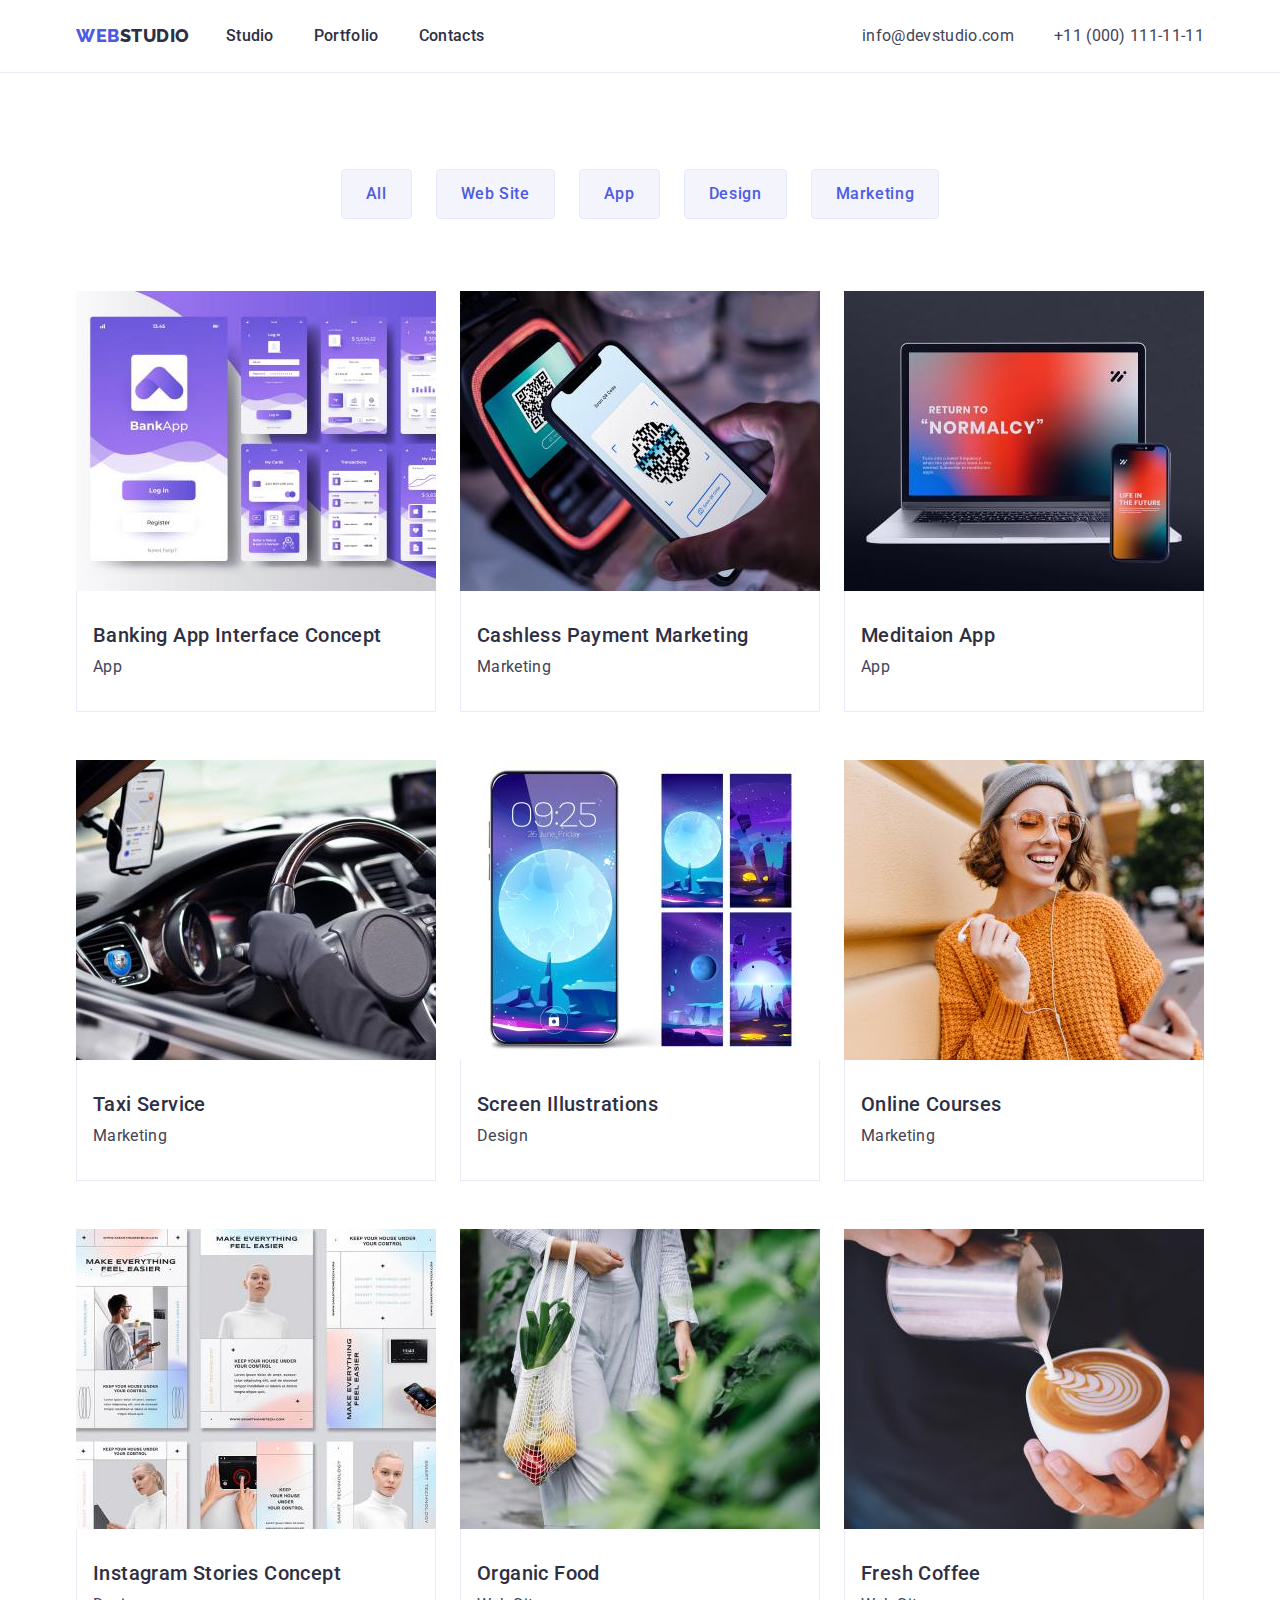
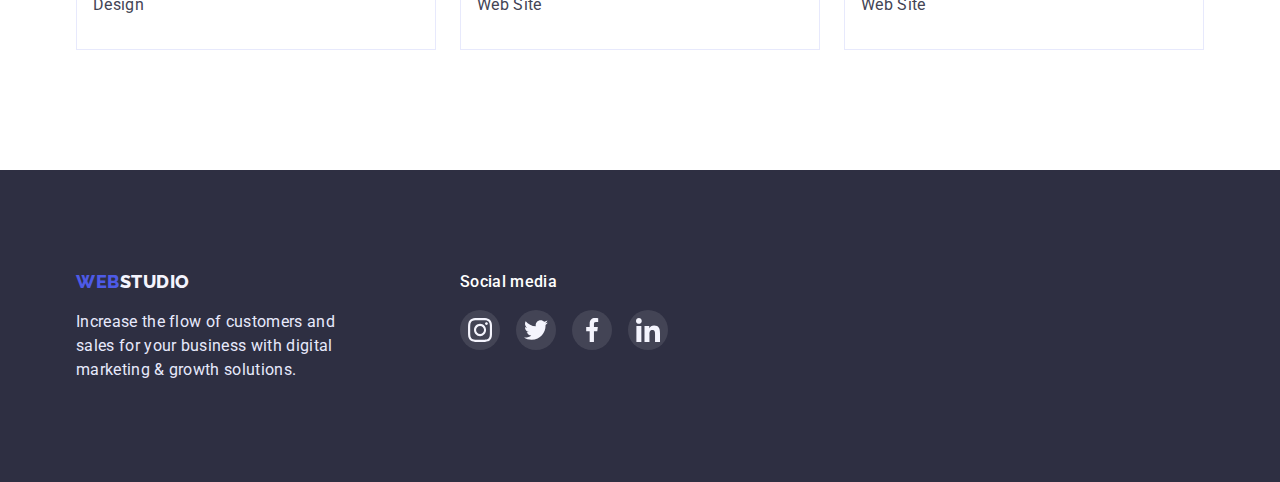
==== portfolio.html @ 547f0ef1 "Initial commit" ====
<!DOCTYPE html>
<html lang="en">
	<head>
		<meta charset="UTF-8" />
		<meta http-equiv="X-UA-Compatible" content="IE=edge" />
		<meta name="viewport" content="width=device-width, initial-scale=1.0" />
		<title>Portfolio</title>

		<!-- fonts from google -->
		<link rel="preconnect" href="https://fonts.googleapis.com" />
		<link rel="preconnect" href="https://fonts.gstatic.com" crossorigin />
		<link
			href="https://fonts.googleapis.com/css2?family=Raleway:wght@800&family=Roboto:wght@400;500;700&display=swap"
			rel="stylesheet"
		/>
		<link
			rel="stylesheet"
			href="https://cdnjs.cloudflare.com/ajax/libs/modern-normalize/1.1.0/modern-normalize.min.css"
		/>
		<link rel="stylesheet" href="./styles/styles.css" />
	</head>
	<body>
		<header class="border-header">
			<div class="container header-line">
				<nav>
					<a class="logo-head" href="./index.html"><span class="logo-web">WEB</span>STUDIO</a>
					<ul class="navigation-links">
						<li class="nav-link-item"><a href="./index.html" class="link">Studio</a></li>
						<li class="nav-link-item"><a href="./portfolio.html" class="link">Portfolio</a></li>
						<li class="nav-link-item"><a href="" class="link">Contacts</a></li>
					</ul>
				</nav>

				<!-- contact info -->
				<address>
					<ul class="address-link">
						<li class="addess-link-item"><a href="mailto:info@devstudio.com" class="address">info@devstudio.com</a></li>
						<li class="addess-link-item"><a href="tel:+110001111111" class="address">+11 (000) 111-11-11 </a></li>
					</ul>
				</address>
			</div>
		</header>

		<main>
			<section class="section-portfolio">
				<div class="container">
					<h1 hidden>Our portfolio</h1>
					<ul class="filters">
						<li><button type="button" class="filters-buttons">All</button></li>
						<li><button type="button" class="filters-buttons">Web Site</button></li>
						<li><button type="button" class="filters-buttons">App</button></li>
						<li><button type="button" class="filters-buttons">Design</button></li>
						<li><button type="button" class="filters-buttons">Marketing</button></li>
					</ul>

					<!-- Portfolio pictures -->
					<ul class="portfolio-title">
						<li>
							<a href="" class="portfolios"
								><img src="./images/portfolio01.jpg" alt="Banking App Interface" width="360" />
								<div class="portfolio-sign">
									<h2 class="portfolio-title">Banking App Interface Concept</h2>
									<p class="kind-of-content">App</p>
								</div>
							</a>
						</li>
						<li>
							<a href="" class="portfolios"
								><img src="./images/portfolio02.jpg" alt="paying terminal with smartphone" width="360" />
								<div class="portfolio-sign">
									<h2 class="portfolio-title">Cashless Payment Marketing</h2>
									<p class="kind-of-content">Marketing</p>
								</div>
							</a>
						</li>
						<li>
							<a href="" class="portfolios"
								><img src="./images/portfolio03.jpg" alt="notebook with opened program" width="360" />
								<div class="portfolio-sign">
									<h2 class="portfolio-title">Meditaion App</h2>
									<p class="kind-of-content">App</p>
								</div>
							</a>
						</li>
						<li>
							<a href="" class="portfolios"
								><img
									src="./images/portfolio04.jpg"
									alt="taxi driver cockpit and smartphone with opened app on the display"
									width="360"
								/>
								<div class="portfolio-sign">
									<h2 class="portfolio-title">Taxi Service</h2>
									<p class="kind-of-content">Marketing</p>
								</div>
							</a>
						</li>
						<li>
							<a href="" class="portfolios"
								><img src="./images/portfolio05.jpg" alt="phone and different wallpapers" width="360" />
								<div class="portfolio-sign">
									<h2 class="portfolio-title">Screen Illustrations</h2>
									<p class="kind-of-content">Design</p>
								</div>
							</a>
						</li>
						<li>
							<a href="" class="portfolios"
								><img src="./images/portfolio06.jpg" alt="smiling woman with smartphone" width="360" />
								<div class="portfolio-sign">
									<h2 class="portfolio-title">Online Courses</h2>
									<p class="kind-of-content">Marketing</p>
								</div>
							</a>
						</li>
						<li>
							<a href="" class="portfolios"
								><img src="./images/portfolio07.jpg" alt="Instagram Stories Concept" width="360" />
								<div class="portfolio-sign">
									<h2 class="portfolio-title">Instagram Stories Concept</h2>
									<p class="kind-of-content">Design</p>
								</div>
							</a>
						</li>
						<li>
							<a href="" class="portfolios"
								><img src="./images/portfolio08.jpg" alt="woman with shopping bag full of food" width="360" />
								<div class="portfolio-sign">
									<h2 class="portfolio-title">Organic Food</h2>
									<p class="kind-of-content">Web Site</p>
								</div>
							</a>
						</li>
						<li>
							<a href="" class="portfolios"
								><img src="./images/portfolio09.jpg" alt="some person is pouring out a cup of coffe" width="360" />
								<div class="portfolio-sign">
									<h2 class="portfolio-title">Fresh Coffee</h2>
									<p class="kind-of-content">Web Site</p>
								</div>
							</a>
						</li>
					</ul>
				</div>
			</section>
		</main>

		<!-- footer -->

		<!-- <footer>
			
			<div class="container">
				<a class="logo-footer" href="./index.html"><span class="logo-web">WEB</span>STUDIO</a>
				<p class="footer-text">
					Increase the flow of customers and sales for your business with digital marketing & growth solutions.
				</p>
			</div>
		</footer> -->
		<footer>
			<div class="container footer-line">
				<div>
					<a class="logo-footer" href="./index.html"><span class="logo-web">WEB</span>STUDIO</a>
					<p class="footer-text">
						Increase the flow of customers and sales for your business with digital marketing & growth solutions.
					</p>
				</div>
				<div class="social-media">
					<h4 class="social-media-title">Social media</h4>
					<ul class="social-media-list">
						<li class="cocial-media-item">
							<a href="" class="social-media-link">
								<svg class="social-media-icon" width="24px" height="24px">
									<use href="./images/icons.svg#icon-instagram"></use>
								</svg>
							</a>
						</li>
						<li class="cocial-media-item">
							<a href="" class="social-media-link">
								<svg class="social-media-icon" width="24px" height="24px">
									<use href="./images/icons.svg#icon-twitter"></use>
								</svg>
							</a>
						</li>
						<li class="cocial-media-item">
							<a href="" class="social-media-link">
								<svg class="social-media-icon" width="24px" height="24px">
									<use href="./images/icons.svg#icon-facebook"></use>
								</svg>
							</a>
						</li>
						<li class="cocial-media-item">
							<a href="" class="social-media-link">
								<svg class="social-media-icon" width="24px" height="24px">
									<use href="./images/icons.svg#icon-linkedin"></use>
								</svg>
							</a>
						</li>
					</ul>
				</div>
			</div>
		</footer>
	</body>
</html>
---- styles/styles.css ----
:root {
	--primary-title-color: #2e2f42;
	--primary-text-color: #434455;
	--secondary-background-color: #2e2f42;
	--hover-link-color: #404bbf;
}
/* --------styles reset------ */
h1,
h2,
h3,
h4,
h5,
p {
	margin: 0;
	padding: 0;
}
img {
	display: block;
}
.section {
	margin-top: 0;
	margin-bottom: 0;
}
ul {
	margin: 0;
	padding: 0;
}
/* --------------------------------- */

body {
	background-color: #fff;
	color: #434455;

	font-family: Roboto;
	font-size: 16px;
	font-weight: 400;
	line-height: 1.5;
	letter-spacing: 0.02em;

	list-style: none;
}

ul {
	list-style-type: none;
}
/* -------------------------------------------------------head and footer---------------------------------------------- */
/* ---------logo head------------ */
.logo-head,
.logo-footer {
	font-family: Raleway;
	font-size: 18px;
	font-weight: 800;
	line-height: 1.33;
	letter-spacing: 0.03em;
}
.logo-head {
	color: var(--primary-title-color);
}
/* ------------logo footer---------- */
.logo-footer {
	color: #f4f4fd;
}
.logo-web {
	color: #4d5ae5;
}

/* delating outlines of the links  */
a {
	text-decoration: none;
}
/* ---------- */

.navigation-links .link {
	font-size: 16px;
	font-weight: 500;
	line-height: 1.5;
	letter-spacing: 0.02em;

	color: var(--primary-title-color);
}

.navigation-links .link:focus,
.navigation-links .link:hover {
	color: var(--hover-link-color);
}

/* .navigation-links:last-child  */

.border-header {
	border-bottom: 1px solid #e7e9fc;
}

/* changing address font and color */
.address {
	/* margin-left: auto; */
	font-style: normal;
	font-family: Roboto;
	font-size: 16px;
	font-weight: 400;
	line-height: 1.5;
	letter-spacing: 0.02em;

	color: var(--primary-text-color);
}

.address:focus,
.address:hover {
	color: var(--hover-link-color);
}
/* -------------------------------------------------------------------------------------------------------------------- */

/* ----------------------------------------------------hero section---------------------------------------------------- */
.hero-section {
	background-color: var(--secondary-background-color);
	text-align: center;
	background-image: linear-gradient(rgba(46, 47, 66, 0.7), rgba(46, 47, 66, 0.7)), url(../images/herosection-bg.jpg);
	background-repeat: no-repeat;
	background-position: center;
	max-width: 1440px;
	margin: 0 auto;
	/* background-size: cover; */
}

.hero-section-title {
	font-family: Roboto;
	margin-bottom: 48px;
	margin-top: 0;
	min-width: 496px;
	color: #fff;
	font-style: normal;
	font-weight: 700;
	font-size: 56px;
	line-height: 1.07;
	letter-spacing: 0.02em;
	text-align: center;
}

.hero-section-button {
	padding: 16px 32px;

	min-width: 169px;
	font-family: Roboto;
	font-size: 16px;
	font-weight: 500;
	line-height: 1.5;
	letter-spacing: 0.04em;
	border-style: solid;
	border-radius: 4px;
	border: none;
	background-color: #4d5ae5;
	color: #fff;
}
.hero-section-button:hover,
.hero-section-button:focus {
	background-color: var(--hover-link-color);
}

/* ----------------------------------------------------------------------------------------------------------------- */
h3 {
	font-size: 20px;
	font-weight: 500;
	line-height: 1.2;
	letter-spacing: 0.02em;

	color: var(--primary-title-color);
}

h2 {
	font-size: 36px;
	font-weight: 700;
	line-height: 1.1;
	letter-spacing: 0.02em;

	color: var(--primary-title-color);
}
/* section 4 */
.fourth-section {
	background-color: #f4f4fd;
}
.team-card {
	background-color: #fff;
}

/* -------------------------------portfolio------------------------------------ */

.portfolio-title {
	font-size: 20px;
	font-weight: 500;
	line-height: 1.2;
	letter-spacing: 0.02em;

	color: var(--primary-title-color);
}

.kind-of-content {
	font-family: Roboto;
	font-style: normal;
	font-weight: 400;
	font-size: 16px;
	line-height: 1.5;
	letter-spacing: 0.02em;

	color: #434455;
}

.filters-buttons {
	padding: 12px 24px;
	font-family: Roboto;
	background-color: #f4f4fd;
	color: #4d5ae5;
	border-color: #e7e9fc;
	border-style: solid;
	border-width: 1px;
	border-radius: 4px;

	font-weight: 500;
	font-size: 16px;
	line-height: 1.5;

	display: flex;
	align-items: center;
	text-align: center;
	letter-spacing: 0.04em;
}

.filters-buttons:focus,
.filters-buttons:hover {
	background-color: var(--hover-link-color);
	color: #fff;
	box-shadow: 0px 2px 2px 0px rgba(0, 0, 0, 0.12);

	box-shadow: 0px 2px 1px 0px rgba(0, 0, 0, 0.08);

	box-shadow: 0px 3px 1px 0px rgba(0, 0, 0, 0.1);
	border-color: var(--hover-link-color);
}

/* -------------------FLEX-------------------- */
.container {
	width: 1158px;
	padding-left: 15px;
	padding-right: 15px;
	margin: 0 auto;
}

body {
	margin: 0;
}

.our-work-title {
	text-align: center;
	margin-bottom: 72px;
	margin-top: 0;
}

.fourth-section {
	padding-top: 120px;
	padding-bottom: 120px;
	/* max-width: 1440px;
	margin: 0 auto; */
}

.our-team-title {
	text-align: center;
	margin-bottom: 72px;
	margin-top: 0;
}

.footer-text {
	width: 264px;
}

.logo-footer {
	display: block;
	margin-bottom: 16px;
}

footer {
	background-color: var(--secondary-background-color);
	color: #e7e9fc;
	padding-top: 100px;
	padding-bottom: 100px;
}

.logo-head {
	display: block;
	padding-bottom: 24px;
	padding-top: 24px;
	margin-left: 0;
	margin-right: 36px;
}
/* -------------flex start--------- */

.navigation-links {
	display: flex;
}

.nav-link-item {
	display: block;
	padding-top: 24px;
	padding-bottom: 24px;
}

.nav-link-item:last-child {
	margin-right: 0;
}
.nav-link-item:not(:last-child) {
	margin-right: 40px;
}

.address-link {
	display: flex;
}
.addess-link-item:not(:last-child) {
	margin-right: 40px;
}
.addess-link-item {
	display: block;
	padding-top: 24px;
	padding-bottom: 24px;
}

.header-line {
	display: flex;
}

nav {
	display: flex;
	align-items: center;
}
/* --------------------------------------------------section 2-3------------------------------------------------ */
.title-list,
.visual-list {
	display: flex;
	justify-content: space-between;
	padding-left: 0;
	gap: 24px;
}
/* -----------------SVG icons section  2---------------------- */

.symbol-list-item {
	display: flex;
	height: 112px;
	width: 264px;
	background-color: #f4f4fd;
	justify-content: center;
	align-items: center;
	border-radius: 4px;
	margin-bottom: 8px;
	/* background-color: aqua; */
}

/* ----------------------------------------------------------- */
.main-paragraph {
	width: 264px;
}

.card-titles {
	display: flex;
	justify-content: space-between;
	gap: 24px;
	padding-left: 0;
}

.team-card h3 {
	text-align: center;
	margin-bottom: 8px;
}

.team-card p {
	text-align: center;
}

.title-list h3 {
	margin-bottom: 8px;
}

/* ---------------portfolio flex----------------- */
.filters {
	display: flex;
	margin-bottom: 72px;
	gap: 24px;
	justify-content: center;
}

.portfolio-title {
	display: flex;
	flex-wrap: wrap;
	justify-content: space-between;
	padding: 0;
	row-gap: 48px;
}

.portfolio-title h2 {
	margin-bottom: 8px;
}
.portfolio-sign {
	border-left: 1px solid #e7e9fc;
	border-right: 1px solid #e7e9fc;
	border-bottom: 1px solid #e7e9fc;
	padding-top: 32px;
	padding-bottom: 32px;
}

.portfolios:hover,
.portfolios:focus {
	box-shadow: 0px 1px 6px rgba(46, 47, 66, 0.08), 0px 1px 1px rgba(46, 47, 66, 0.16), 0px 2px 1px rgba(46, 47, 66, 0.08);
}
.portfolios {
	display: block;
}

/* ------------------------------------------------------------------------------------------------------ */
address {
	margin-left: auto;
}
.hero-section {
	padding-top: 188px;
	padding-bottom: 188px;
}

.section-2 {
	padding-top: 120px;
}

.section-3 {
	padding-top: 120px;
	padding-bottom: 120px;
}
.section-portfolio {
	padding-bottom: 120px;
	padding-top: 96px;
}

.portfolio-sign {
	padding-top: 32px;
	padding-bottom: 32px;
	padding-left: 16px;
}
.team-card-sign {
	padding-top: 32px;
	/* padding-bottom: 8px; */
}
.team-card {
	box-shadow: 0px 1px 6px rgba(46, 47, 66, 0.08), 0px 1px 1px rgba(46, 47, 66, 0.16), 0px 2px 1px rgba(46, 47, 66, 0.08);
	border-radius: 0px 0px 4px 4px;
}
/* --------------------------------------svg sectio4------------------------------------- */

.card-social-list {
	display: flex;
	gap: 24px;
	justify-content: center;
	margin-top: 8px;
	padding-bottom: 32px;
}
.card-social-item {
	width: 40px;
	height: 40px;
}
.card-social-link {
	display: flex;
	justify-content: center;
	align-items: center;
	width: 100%;
	height: 100%;
	border-radius: 50%;
	background-color: #4d5ae5;
}
.card-social-link:hover,
.card-social-link:focus {
	background-color: #404bbf;
}

/* ---------------------------------------------section fifth-------------------------------------- */
.section-fifth {
	padding-top: 130px;
	padding-bottom: 120px;
}

.customers-title {
	text-align: center;
	margin-bottom: 72px;
}

.customers-list {
	display: flex;
	justify-content: space-between;
}
.customers-list-item {
	width: 168px;
	height: 88px;
	border: 1px solid #8e8f99;
	border-radius: 4px;
}
.customers-list-link {
	display: flex;
	width: 100%;
	height: 100%;
	justify-content: center;
	align-items: center;
	color: #8e8f99;
}
/* .customers-list-link:hover,
.customers-list-link:focus {
	border-color: #404bbf;
	color: #404bbf;
} */
.customers-list-item:hover,
.customers-list-item:hover .customers-list-link
 {
	border-color: #404bbf;
	color: #404bbf;

}
.customers-list-item:focus-within .customers-list-link {
	border-color: #404bbf;
	color: #404bbf;
}


.customers-list-icon {
	fill: currentColor;
}

/* --------------------------------------footer section------------------------------------ */

.footer-line {
	display: flex;
}
.social-media {
	margin-left: 120px;
}
.social-media-title {
	margin-bottom: 16px;
	font-family: "Roboto";
	font-style: normal;
	font-weight: 500;
	font-size: 16px;
	line-height: 1.5;
	letter-spacing: 0.02em;
	color: #fff;
}
.social-media-list {
	display: flex;
	gap: 16px;
}
.cocial-media-item {
	width: 40px;
	height: 40px;
}
.social-media-link {
	display: flex;
	justify-content: center;
	align-items: center;
	width: 100%;
	height: 100%;
	border-radius: 50%;
	background-color: rgba(255, 255, 255, 0.1);
}
.social-media-icon {
	color: #fff;
}
.social-media-link:hover,
.social-media-link:focus {
	background-color: #31d0aa;
}
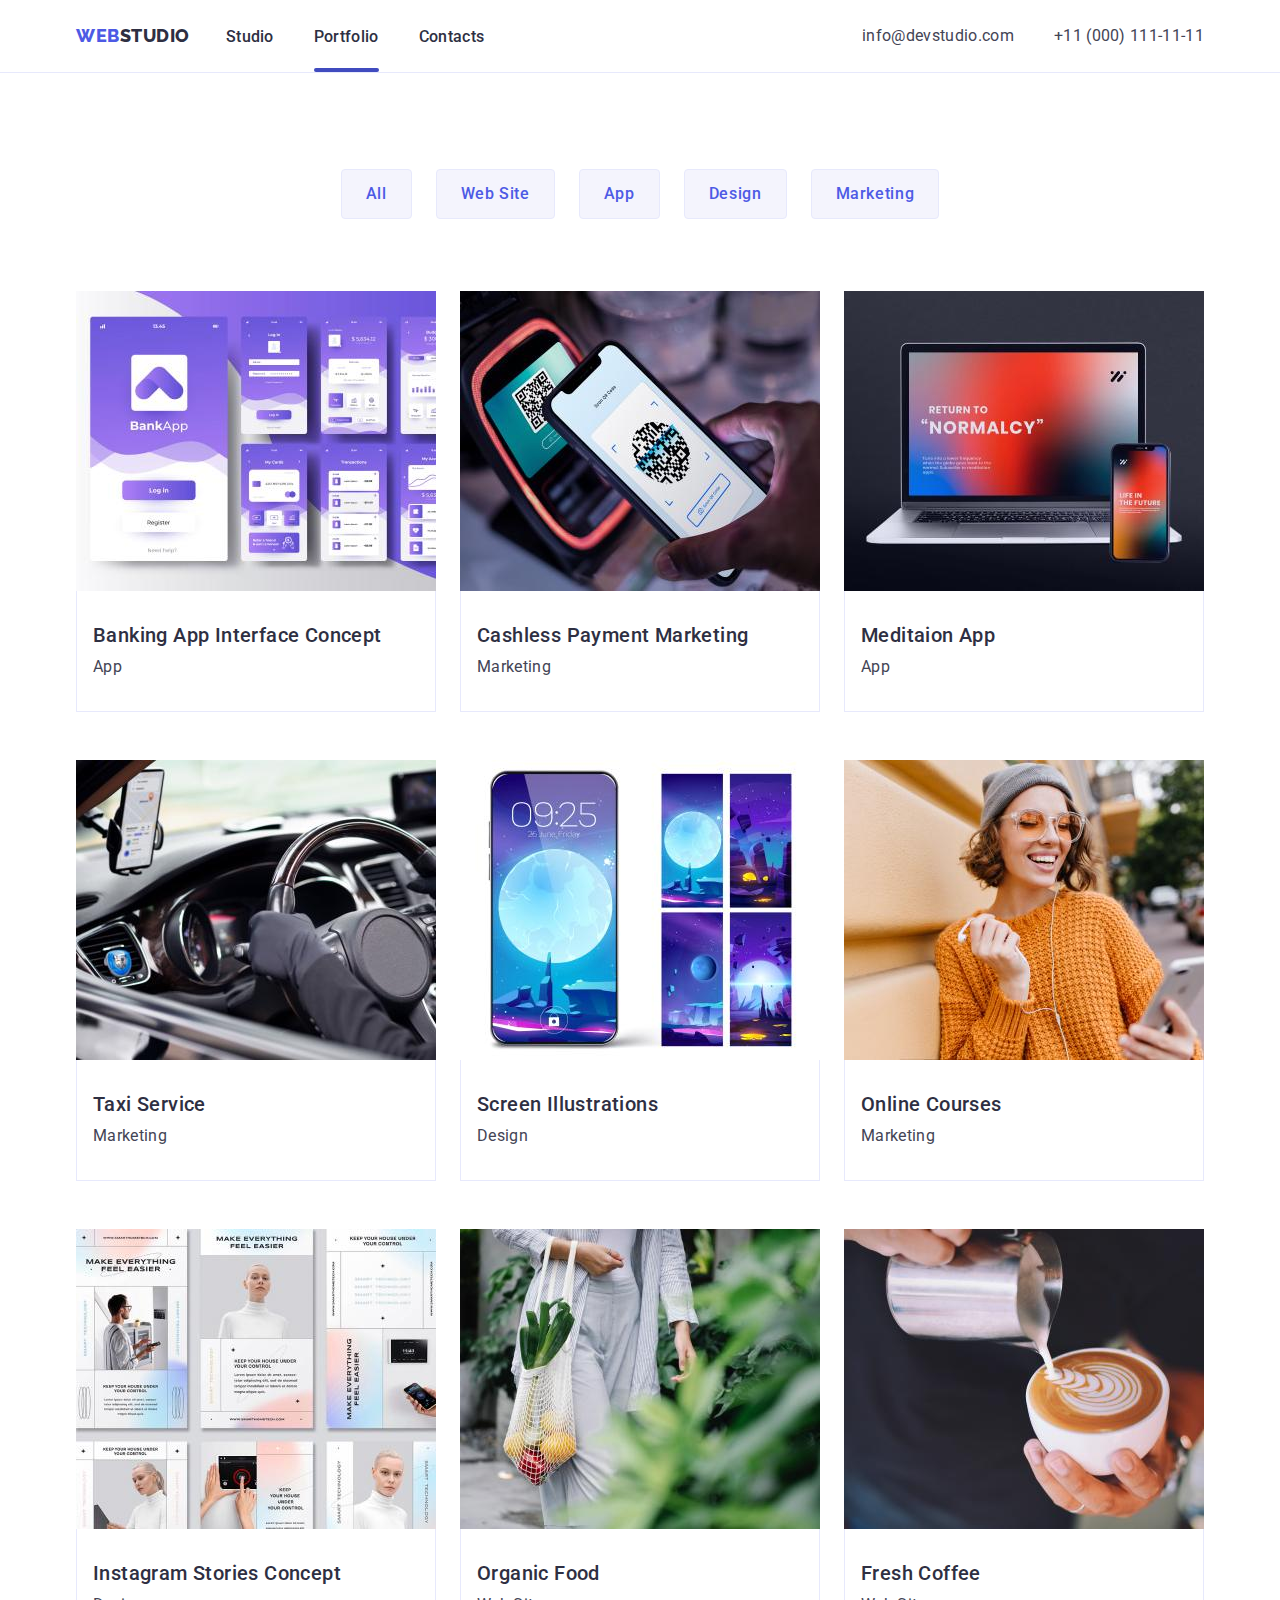
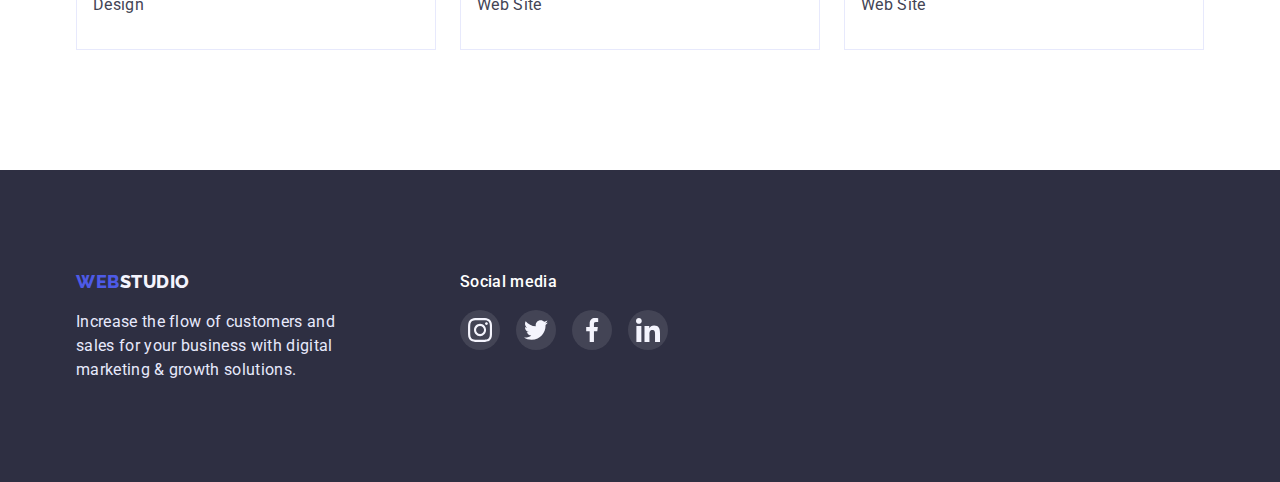
==== commit 2d345d87: "HW5 Ver.1" ====
--- a/portfolio.html
+++ b/portfolio.html
@@ -25,11 +25,19 @@
 				<nav>
 					<a class="logo-head" href="./index.html"><span class="logo-web">WEB</span>STUDIO</a>
 					<ul class="navigation-links">
+					  <li class="nav-link-item"><a href="./index.html" class="link">Studio</a></li>
+					  <li class="nav-link-item"><a href="./portfolio.html" class="link active">Portfolio</a></li>
+					  <li class="nav-link-item"><a href="" class="link">Contacts</a></li>
+					</ul>
+				  </nav>
+				<!-- <nav>
+					<a class="logo-head" href="./index.html"><span class="logo-web">WEB</span>STUDIO</a>
+					<ul class="navigation-links">
 						<li class="nav-link-item"><a href="./index.html" class="link">Studio</a></li>
 						<li class="nav-link-item"><a href="./portfolio.html" class="link">Portfolio</a></li>
 						<li class="nav-link-item"><a href="" class="link">Contacts</a></li>
 					</ul>
-				</nav>
+				</nav> -->
 
 				<!-- contact info -->
 				<address>
@@ -55,85 +63,128 @@
 
 					<!-- Portfolio pictures -->
 					<ul class="portfolio-title">
-						<li>
+						<li class="portfolio-card-item-list">
+							<div class="portfolio-card-item">
 							<a href="" class="portfolios"
 								><img src="./images/portfolio01.jpg" alt="Banking App Interface" width="360" />
+								<p class="portfolio-card-overlay"></p>
+							</div>
 								<div class="portfolio-sign">
 									<h2 class="portfolio-title">Banking App Interface Concept</h2>
 									<p class="kind-of-content">App</p>
 								</div>
 							</a>
 						</li>
-						<li>
+						<li class="portfolio-card-item-list">
+							<div class="portfolio-card-item">
 							<a href="" class="portfolios"
 								><img src="./images/portfolio02.jpg" alt="paying terminal with smartphone" width="360" />
+								<p class="portfolio-card-overlay"></p>
+							</div>
 								<div class="portfolio-sign">
 									<h2 class="portfolio-title">Cashless Payment Marketing</h2>
 									<p class="kind-of-content">Marketing</p>
 								</div>
 							</a>
 						</li>
-						<li>
+						<li class="portfolio-card-item-list">
+							<div class="portfolio-card-item">
 							<a href="" class="portfolios"
 								><img src="./images/portfolio03.jpg" alt="notebook with opened program" width="360" />
+								<p class="portfolio-card-overlay">
+									
+								</p>
+							</div>
+
 								<div class="portfolio-sign">
 									<h2 class="portfolio-title">Meditaion App</h2>
 									<p class="kind-of-content">App</p>
 								</div>
 							</a>
 						</li>
-						<li>
+						<li class="portfolio-card-item-list">
+							<div class="portfolio-card-item">
 							<a href="" class="portfolios"
 								><img
 									src="./images/portfolio04.jpg"
 									alt="taxi driver cockpit and smartphone with opened app on the display"
 									width="360"
 								/>
+								<p class="portfolio-card-overlay">
+									
+								</p>
+							</div>
+
 								<div class="portfolio-sign">
 									<h2 class="portfolio-title">Taxi Service</h2>
 									<p class="kind-of-content">Marketing</p>
 								</div>
 							</a>
 						</li>
-						<li>
+						<li class="portfolio-card-item-list">
+							<div class="portfolio-card-item">
 							<a href="" class="portfolios"
 								><img src="./images/portfolio05.jpg" alt="phone and different wallpapers" width="360" />
+								<p class="portfolio-card-overlay">
+								
+								</p>
+							</div>
 								<div class="portfolio-sign">
 									<h2 class="portfolio-title">Screen Illustrations</h2>
 									<p class="kind-of-content">Design</p>
 								</div>
 							</a>
 						</li>
-						<li>
+						<li class="portfolio-card-item-list">
+							<div class="portfolio-card-item">
 							<a href="" class="portfolios"
 								><img src="./images/portfolio06.jpg" alt="smiling woman with smartphone" width="360" />
+								<p class="portfolio-card-overlay">
+									
+								</p>
+							</div>
 								<div class="portfolio-sign">
 									<h2 class="portfolio-title">Online Courses</h2>
 									<p class="kind-of-content">Marketing</p>
 								</div>
 							</a>
 						</li>
-						<li>
+						<li class="portfolio-card-item-list">
+							<div class="portfolio-card-item">
 							<a href="" class="portfolios"
 								><img src="./images/portfolio07.jpg" alt="Instagram Stories Concept" width="360" />
+								<p class="portfolio-card-overlay">
+									
+								</p>
+							</div>
 								<div class="portfolio-sign">
 									<h2 class="portfolio-title">Instagram Stories Concept</h2>
 									<p class="kind-of-content">Design</p>
 								</div>
 							</a>
 						</li>
-						<li>
+						<li class="portfolio-card-item-list">
+							<div class="portfolio-card-item">
 							<a href="" class="portfolios"
 								><img src="./images/portfolio08.jpg" alt="woman with shopping bag full of food" width="360" />
+								<p class="portfolio-card-overlay">
+									
+								</p>
+							</div>
 								<div class="portfolio-sign">
 									<h2 class="portfolio-title">Organic Food</h2>
 									<p class="kind-of-content">Web Site</p>
 								</div>
 							</a>
 						</li>
-						<li>
+						<li class="portfolio-card-item-list">
+							<div class="portfolio-card-item">
 							<a href="" class="portfolios"
 								><img src="./images/portfolio09.jpg" alt="some person is pouring out a cup of coffe" width="360" />
+								<p class="portfolio-card-overlay">
+									
+								</p>
+							</div>
 								<div class="portfolio-sign">
 									<h2 class="portfolio-title">Fresh Coffee</h2>
 									<p class="kind-of-content">Web Site</p>
--- a/styles/styles.css
+++ b/styles/styles.css
@@ -16,6 +16,8 @@
 }
 img {
 	display: block;
+	width: 100%;
+	height: auto;
 }
 .section {
 	margin-top: 0;
@@ -77,6 +79,10 @@
 	letter-spacing: 0.02em;
 
 	color: var(--primary-title-color);
+
+	transition-property: color;
+    transition-duration: 250ms; 
+    transition-timing-function: cubic-bezier(0.4, 0, 0.2, 1);
 }
 
 .navigation-links .link:focus,
@@ -101,6 +107,10 @@
 	letter-spacing: 0.02em;
 
 	color: var(--primary-text-color);
+	
+	transition-property: color;
+    transition-duration: 250ms; 
+    transition-timing-function: cubic-bezier(0.4, 0, 0.2, 1);
 }
 
 .address:focus,
@@ -149,6 +159,10 @@
 	border: none;
 	background-color: #4d5ae5;
 	color: #fff;
+
+	transition-property: background-color;
+    transition-duration: 250ms; 
+    transition-timing-function: cubic-bezier(0.4, 0, 0.2, 1);
 }
 .hero-section-button:hover,
 .hero-section-button:focus {
@@ -191,6 +205,31 @@
 
 	color: var(--primary-title-color);
 }
+
+/* doing overlay window on card --------------------*/
+.portfolio-card-item {
+	position: relative;
+	overflow: hidden;
+
+}
+
+.portfolio-card-overlay {
+	background-color: #4D5AE5;
+	color: #F4F4FD;
+	
+	padding: 40px 32px;
+	position: absolute;
+	top: 0;
+	left: 0;
+	height: 100%;
+	width: 100%;
+	transform: translateY(100%);
+	transition: transform 0.25s linear;
+    transition-timing-function: cubic-bezier(0.4, 0, 0.2, 1);
+	overflow: auto;
+	}
+/* ------------------------------------------------- */
+
 
 .kind-of-content {
 	font-family: Roboto;
@@ -221,6 +260,10 @@
 	align-items: center;
 	text-align: center;
 	letter-spacing: 0.04em;
+
+	transition-property: color, border-color, background-color ;
+    transition-duration: 250ms; 
+    transition-timing-function: cubic-bezier(0.4, 0, 0.2, 1);
 }
 
 .filters-buttons:focus,
@@ -256,8 +299,6 @@
 .fourth-section {
 	padding-top: 120px;
 	padding-bottom: 120px;
-	/* max-width: 1440px;
-	margin: 0 auto; */
 }
 
 .our-team-title {
@@ -298,7 +339,8 @@
 .nav-link-item {
 	display: block;
 	padding-top: 24px;
-	padding-bottom: 24px;
+	padding-bottom: 14px;  
+	/* i have changed it from 24px to 14px to put blue-line on hero section */
 }
 
 .nav-link-item:last-child {
@@ -347,7 +389,6 @@
 	align-items: center;
 	border-radius: 4px;
 	margin-bottom: 8px;
-	/* background-color: aqua; */
 }
 
 /* ----------------------------------------------------------- */
@@ -406,6 +447,9 @@
 .portfolios:focus {
 	box-shadow: 0px 1px 6px rgba(46, 47, 66, 0.08), 0px 1px 1px rgba(46, 47, 66, 0.16), 0px 2px 1px rgba(46, 47, 66, 0.08);
 }
+.portfolio-card-item-list:hover .portfolio-card-overlay {
+	transform: translateY(0);
+}
 .portfolios {
 	display: block;
 }
@@ -466,6 +510,10 @@
 	height: 100%;
 	border-radius: 50%;
 	background-color: #4d5ae5;
+
+	transition-property: background-color;
+    transition-duration: 250ms; 
+    transition-timing-function: cubic-bezier(0.4, 0, 0.2, 1);
 }
 .card-social-link:hover,
 .card-social-link:focus {
@@ -486,12 +534,18 @@
 .customers-list {
 	display: flex;
 	justify-content: space-between;
+
+
 }
 .customers-list-item {
 	width: 168px;
 	height: 88px;
 	border: 1px solid #8e8f99;
 	border-radius: 4px;
+
+	transition-property: color, border-color;
+    transition-duration: 250ms; 
+    transition-timing-function: cubic-bezier(0.4, 0, 0.2, 1);
 }
 .customers-list-link {
 	display: flex;
@@ -500,17 +554,19 @@
 	justify-content: center;
 	align-items: center;
 	color: #8e8f99;
-}
-/* .customers-list-link:hover,
-.customers-list-link:focus {
-	border-color: #404bbf;
-	color: #404bbf;
-} */
-.customers-list-item:hover,
-.customers-list-item:hover .customers-list-link
+
+	transition-property: color;
+    transition-duration: 250ms; 
+    transition-timing-function: cubic-bezier(0.4, 0, 0.2, 1);
+
+	
+}
+
+.customers-list-item:hover, .customers-list-item:hover .customers-list-link
  {
 	border-color: #404bbf;
 	color: #404bbf;
+	/* fill: #404bbf; */
 
 }
 .customers-list-item:focus-within .customers-list-link {
@@ -523,6 +579,10 @@
 	fill: currentColor;
 }
 
+/* .customers-list-item:hover .customers-list-icon {
+	fill: #404bbf;
+  } */
+  
 /* --------------------------------------footer section------------------------------------ */
 
 .footer-line {
@@ -557,6 +617,10 @@
 	height: 100%;
 	border-radius: 50%;
 	background-color: rgba(255, 255, 255, 0.1);
+
+	transition-property: background-color;
+    transition-duration: 250ms; 
+    transition-timing-function: cubic-bezier(0.4, 0, 0.2, 1);
 }
 .social-media-icon {
 	color: #fff;
@@ -565,3 +629,77 @@
 .social-media-link:focus {
 	background-color: #31d0aa;
 }
+/* ----------------------------------------------------------animation---------------------------- */
+/* a:hover,
+a:focus,
+.button:hover,
+.button:focus,
+.filters-buttons,
+.hero-section-button,
+.customers-list-item,
+.customers-list-item:focus-within .customers-list-link
+.customers-list-item:hover .customers-list-link {
+  transition-duration: 250ms;
+  transition-timing-function: cubic-bezier(0.4, 0, 0.2, 1);
+} */
+
+
+  .navigation-links .active::after {
+	content: '';
+	display: block;
+	width: 100%;
+	height: 4px;
+	background-color: var(--hover-link-color); /* change to the desired color */
+	margin-top: 5px; 
+	/* adjust to the desired distance from the link */
+	border-radius: 2px;
+	position: relative;
+	bottom: -14.5px;
+  }
+
+
+  /* transition-property: background-color;
+    transition-duration: 250ms; 
+    transition-timing-function: cubic-bezier(0.4, 0, 0.2, 1); */
+
+	.backdrop {
+		width: 100%;
+		height: 100%;
+		background-color: rgba(46, 47, 66, 0.4);
+		position: fixed;
+		top: 0;
+		left: 0;
+
+		transition: opacity, visibility;
+		transition-duration: 250ms; 
+        transition-timing-function: cubic-bezier(0.4, 0, 0.2, 1);
+	}
+	.modal {
+		width: 408px;
+		height: 576px;
+		border-radius: 4px;
+		background-color: #FCFCFC;
+		padding: 20px;
+		position: absolute;
+		top: 50%;
+		left: 50%;
+		transform: translate(-50%, -50%);
+	}
+	.modal-close {
+		width: 24px;
+		height: 24px;
+		border: 1px solid rgba(0, 0, 0, 0.1);
+		background-color: #E7E9FC;
+
+		border-radius: 50%;
+		display: flex;
+		margin-left: auto;
+		/* to do crist in the middle */
+		align-items: center;
+		justify-content: center;
+	}
+	.is-hidden {
+		opacity: 0;
+		visibility: hidden;
+		pointer-events: none;
+	}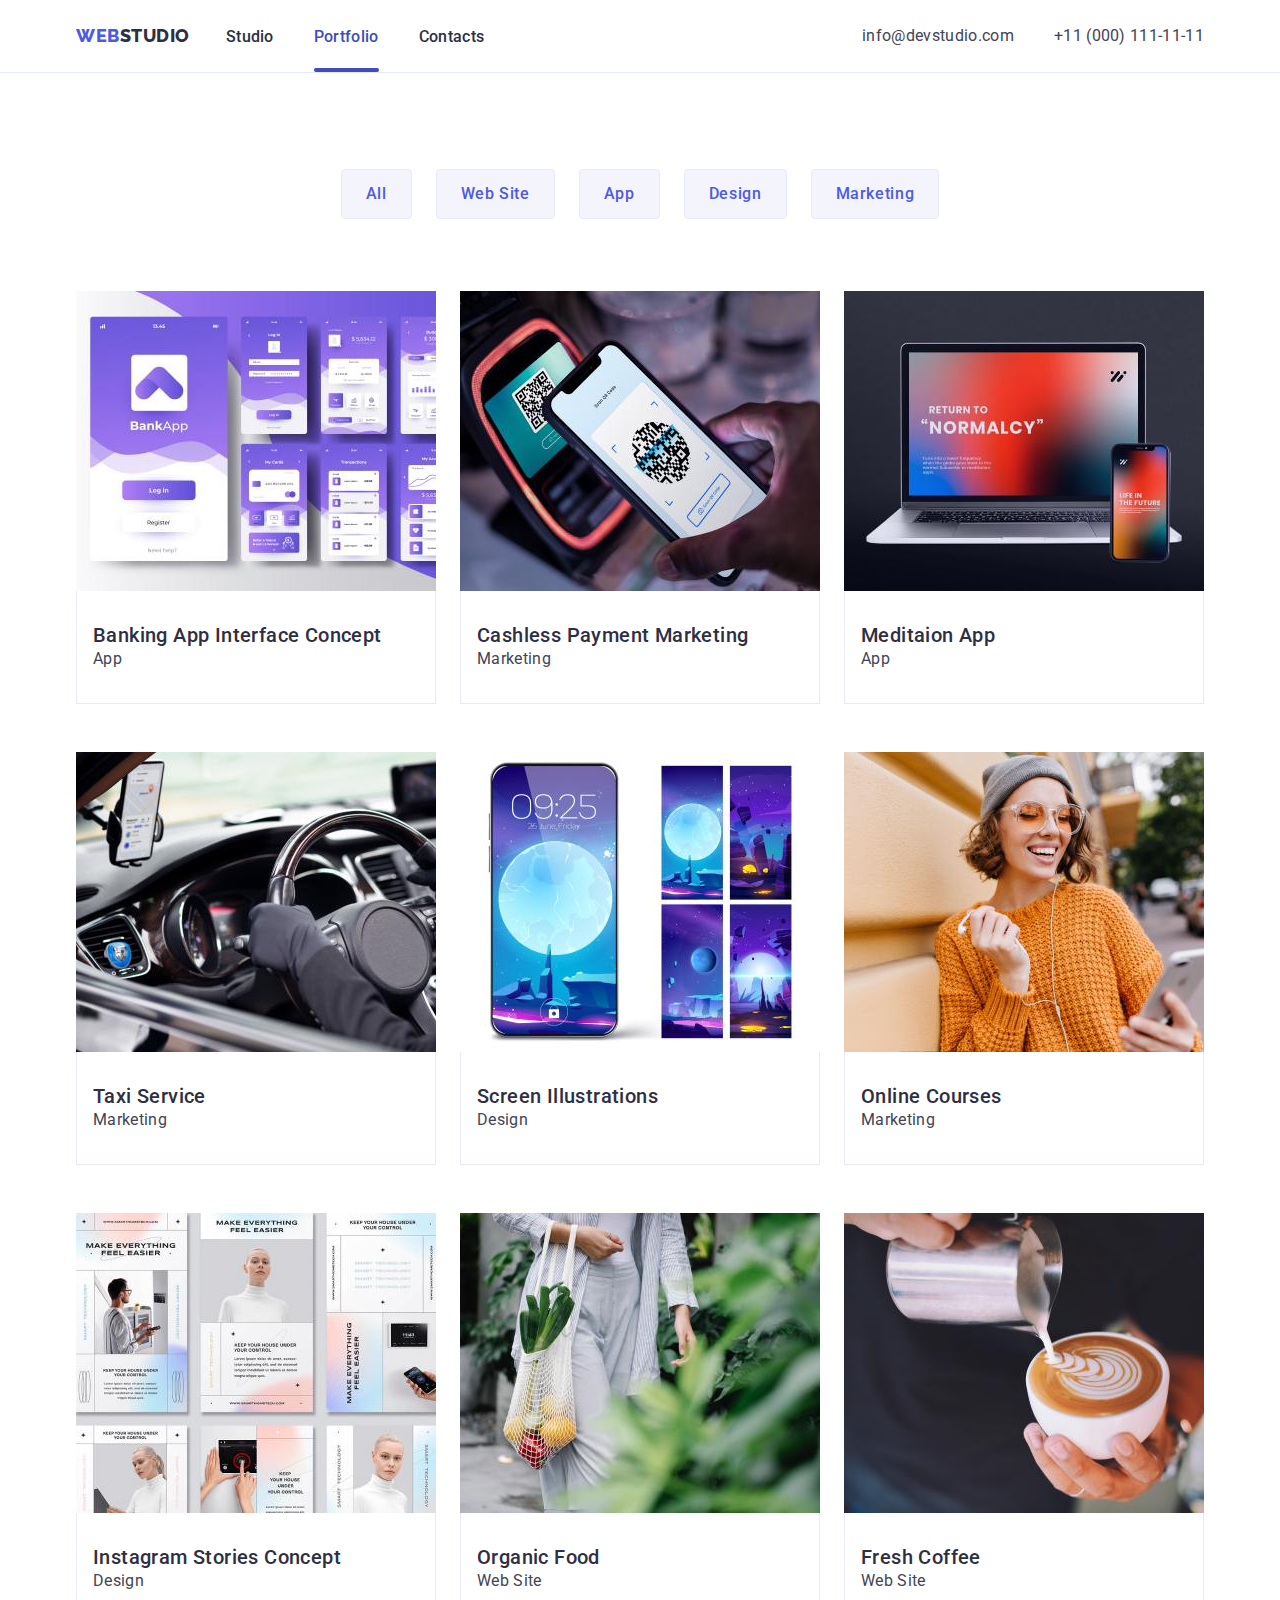
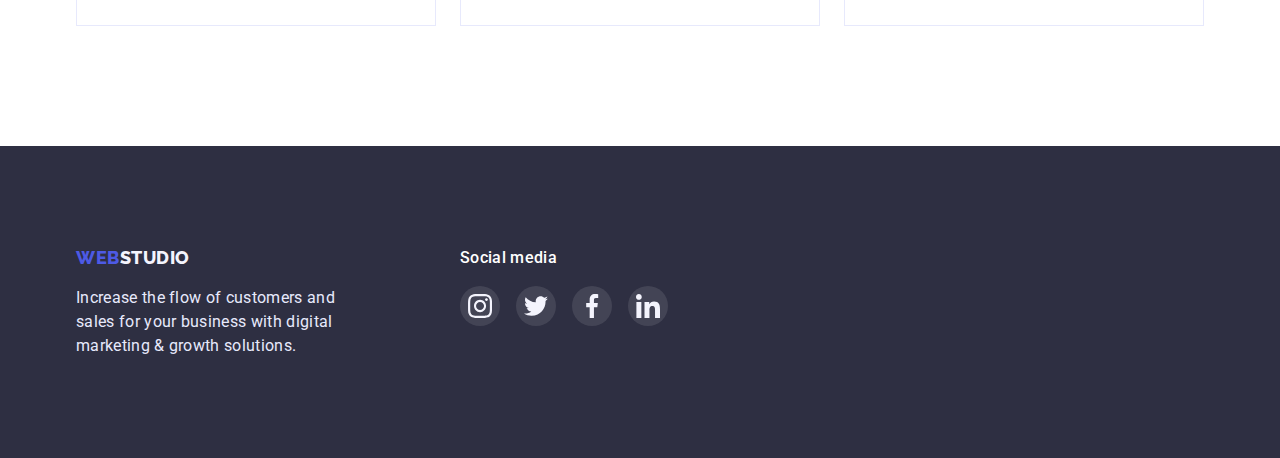
==== commit acea6ed1: "HW5 V1.1" ====
--- a/portfolio.html
+++ b/portfolio.html
@@ -79,7 +79,7 @@
 							<div class="portfolio-card-item">
 							<a href="" class="portfolios"
 								><img src="./images/portfolio02.jpg" alt="paying terminal with smartphone" width="360" />
-								<p class="portfolio-card-overlay"></p>
+								<p class="portfolio-card-overlay">14 Stylish and User-Friendly App Design Concepts · Task Manager App · Calorie Tracker App · Exotic Fruit Ecommerce App · Cloud Storage App</p>
 							</div>
 								<div class="portfolio-sign">
 									<h2 class="portfolio-title">Cashless Payment Marketing</h2>
--- a/styles/styles.css
+++ b/styles/styles.css
@@ -89,6 +89,7 @@
 .navigation-links .link:hover {
 	color: var(--hover-link-color);
 }
+
 
 /* .navigation-links:last-child  */
 
@@ -168,6 +169,10 @@
 .hero-section-button:focus {
 	background-color: var(--hover-link-color);
 }
+
+button, input[type="button"], input[type="submit"] {
+	cursor: pointer;
+  }
 
 /* ----------------------------------------------------------------------------------------------------------------- */
 h3 {
@@ -228,6 +233,7 @@
     transition-timing-function: cubic-bezier(0.4, 0, 0.2, 1);
 	overflow: auto;
 	}
+	
 /* ------------------------------------------------- */
 
 
@@ -431,7 +437,7 @@
 	padding: 0;
 	row-gap: 48px;
 }
-
+portfolio-card-item-list
 .portfolio-title h2 {
 	margin-bottom: 8px;
 }
@@ -656,6 +662,9 @@
 	position: relative;
 	bottom: -14.5px;
   }
+  nav .link.active {
+	color: var(--hover-link-color);
+  }  
 
 
   /* transition-property: background-color;
@@ -702,4 +711,9 @@
 		opacity: 0;
 		visibility: hidden;
 		pointer-events: none;
+	}
+
+	.modal-close:hover {
+		border-color: var(--hover-link-color);
+		background-color: var(--hover-link-color);
 	}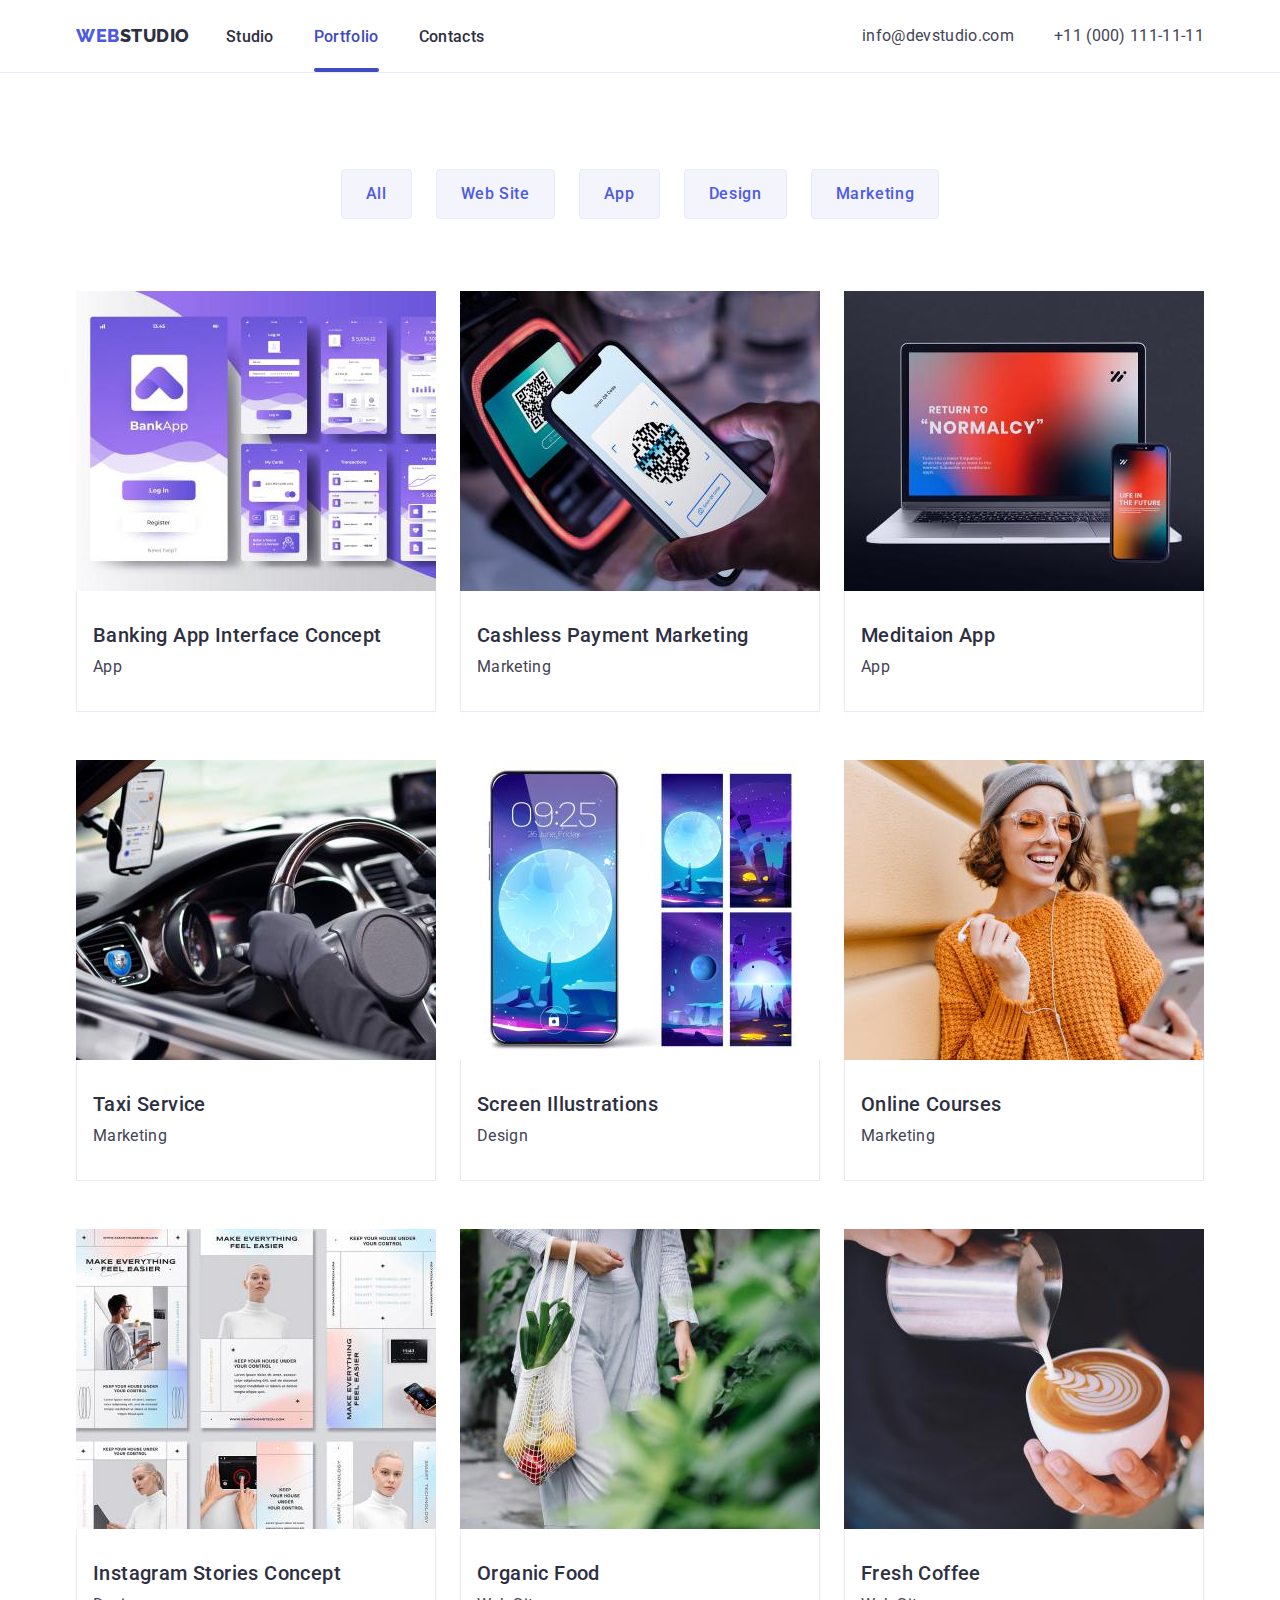
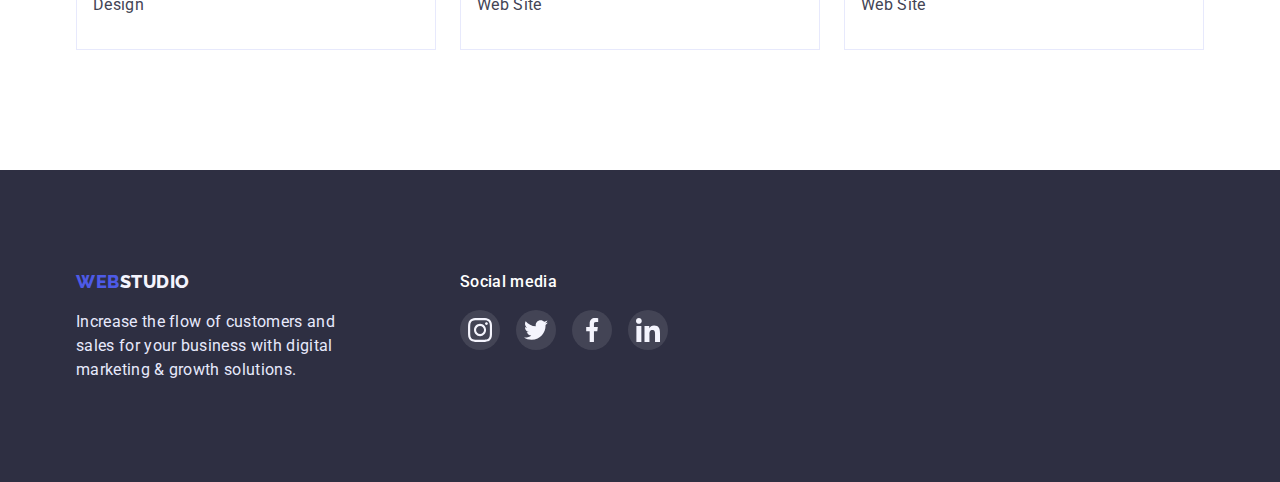
==== commit 6506e208: "HW5 Ver.1.2" ====
--- a/portfolio.html
+++ b/portfolio.html
@@ -67,7 +67,7 @@
 							<div class="portfolio-card-item">
 							<a href="" class="portfolios"
 								><img src="./images/portfolio01.jpg" alt="Banking App Interface" width="360" />
-								<p class="portfolio-card-overlay"></p>
+								<p class="portfolio-card-overlay">14 Stylish and User-Friendly App Design Concepts · Task Manager App · Calorie Tracker App · Exotic Fruit Ecommerce App · Cloud Storage App</p>
 							</div>
 								<div class="portfolio-sign">
 									<h2 class="portfolio-title">Banking App Interface Concept</h2>
@@ -91,7 +91,7 @@
 							<div class="portfolio-card-item">
 							<a href="" class="portfolios"
 								><img src="./images/portfolio03.jpg" alt="notebook with opened program" width="360" />
-								<p class="portfolio-card-overlay">
+								<p class="portfolio-card-overlay">14 Stylish and User-Friendly App Design Concepts · Task Manager App · Calorie Tracker App · Exotic Fruit Ecommerce App · Cloud Storage App
 									
 								</p>
 							</div>
@@ -110,7 +110,7 @@
 									alt="taxi driver cockpit and smartphone with opened app on the display"
 									width="360"
 								/>
-								<p class="portfolio-card-overlay">
+								<p class="portfolio-card-overlay">14 Stylish and User-Friendly App Design Concepts · Task Manager App · Calorie Tracker App · Exotic Fruit Ecommerce App · Cloud Storage App
 									
 								</p>
 							</div>
@@ -125,7 +125,7 @@
 							<div class="portfolio-card-item">
 							<a href="" class="portfolios"
 								><img src="./images/portfolio05.jpg" alt="phone and different wallpapers" width="360" />
-								<p class="portfolio-card-overlay">
+								<p class="portfolio-card-overlay">14 Stylish and User-Friendly App Design Concepts · Task Manager App · Calorie Tracker App · Exotic Fruit Ecommerce App · Cloud Storage App
 								
 								</p>
 							</div>
@@ -139,7 +139,7 @@
 							<div class="portfolio-card-item">
 							<a href="" class="portfolios"
 								><img src="./images/portfolio06.jpg" alt="smiling woman with smartphone" width="360" />
-								<p class="portfolio-card-overlay">
+								<p class="portfolio-card-overlay">14 Stylish and User-Friendly App Design Concepts · Task Manager App · Calorie Tracker App · Exotic Fruit Ecommerce App · Cloud Storage App
 									
 								</p>
 							</div>
@@ -153,7 +153,7 @@
 							<div class="portfolio-card-item">
 							<a href="" class="portfolios"
 								><img src="./images/portfolio07.jpg" alt="Instagram Stories Concept" width="360" />
-								<p class="portfolio-card-overlay">
+								<p class="portfolio-card-overlay">14 Stylish and User-Friendly App Design Concepts · Task Manager App · Calorie Tracker App · Exotic Fruit Ecommerce App · Cloud Storage App
 									
 								</p>
 							</div>
@@ -167,7 +167,7 @@
 							<div class="portfolio-card-item">
 							<a href="" class="portfolios"
 								><img src="./images/portfolio08.jpg" alt="woman with shopping bag full of food" width="360" />
-								<p class="portfolio-card-overlay">
+								<p class="portfolio-card-overlay">14 Stylish and User-Friendly App Design Concepts · Task Manager App · Calorie Tracker App · Exotic Fruit Ecommerce App · Cloud Storage App
 									
 								</p>
 							</div>
@@ -181,7 +181,7 @@
 							<div class="portfolio-card-item">
 							<a href="" class="portfolios"
 								><img src="./images/portfolio09.jpg" alt="some person is pouring out a cup of coffe" width="360" />
-								<p class="portfolio-card-overlay">
+								<p class="portfolio-card-overlay">14 Stylish and User-Friendly App Design Concepts · Task Manager App · Calorie Tracker App · Exotic Fruit Ecommerce App · Cloud Storage App
 									
 								</p>
 							</div>
--- a/styles/styles.css
+++ b/styles/styles.css
@@ -437,7 +437,7 @@
 	padding: 0;
 	row-gap: 48px;
 }
-portfolio-card-item-list
+/* portfolio-card-item-list */
 .portfolio-title h2 {
 	margin-bottom: 8px;
 }
@@ -449,7 +449,8 @@
 	padding-bottom: 32px;
 }
 
-.portfolios:hover,
+
+.portfolios:hover, 
 .portfolios:focus {
 	box-shadow: 0px 1px 6px rgba(46, 47, 66, 0.08), 0px 1px 1px rgba(46, 47, 66, 0.16), 0px 2px 1px rgba(46, 47, 66, 0.08);
 }
